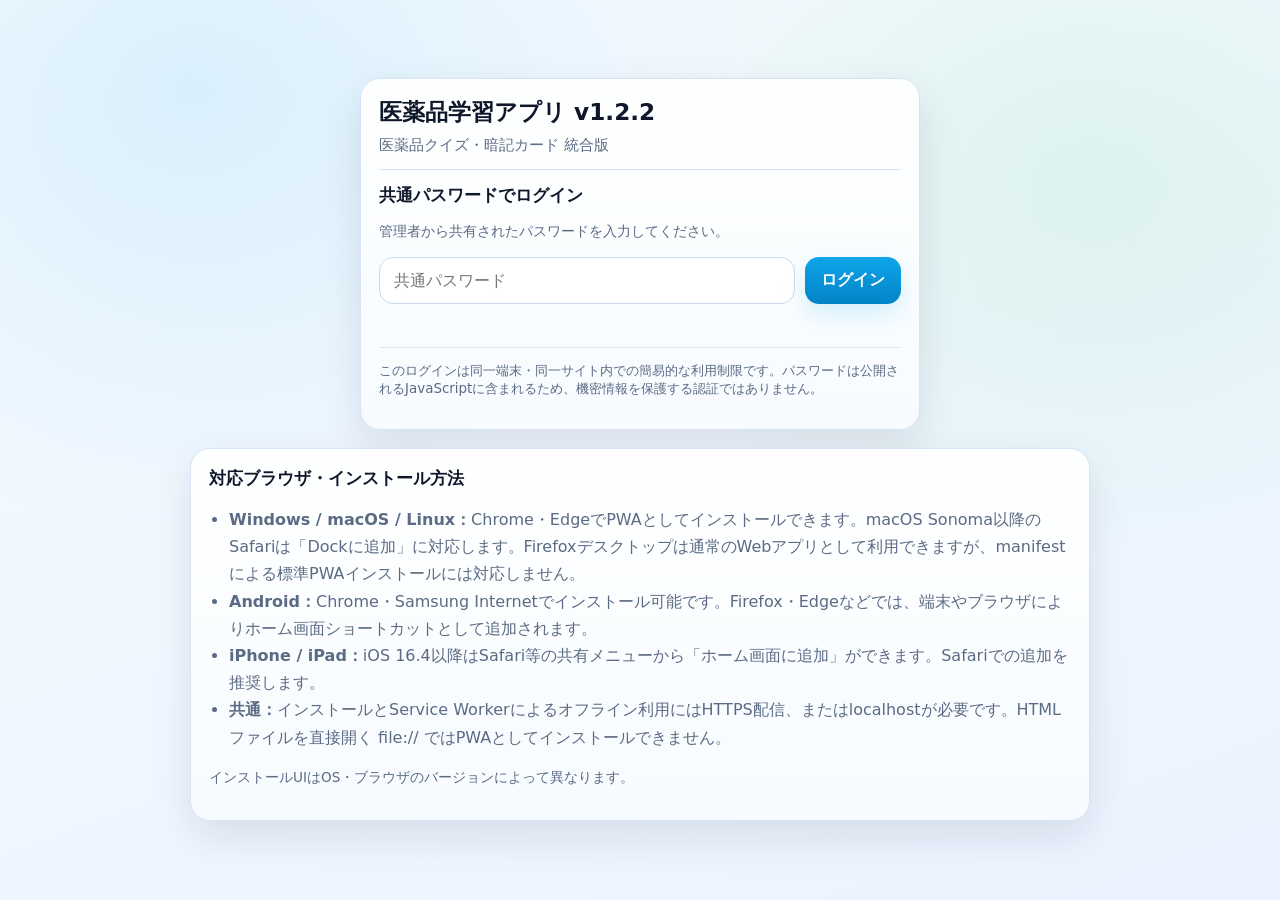
==== index.html @ 428352ac "医薬品学習アプリ v1.2.2リリース 仕様変更 -暗記カード、クイズアプリの統合 -PWA形式に変更（Android, Win12, IPhone, MacBook対応） -パスワード機能実装" ====
<!DOCTYPE html>
<html lang="ja">
<head>
  <meta charset="UTF-8">
  <meta name="viewport" content="width=device-width, initial-scale=1.0, viewport-fit=cover">
  <meta name="theme-color" content="#0ea5e9">
  <meta name="apple-mobile-web-app-capable" content="yes">
  <meta name="apple-mobile-web-app-status-bar-style" content="default">
  <meta name="apple-mobile-web-app-title" content="医薬品学習">
  <meta name="mobile-web-app-capable" content="yes">
  <link rel="manifest" href="./manifest.json">
  <link rel="icon" href="./icons/icon.svg" type="image/svg+xml">
  <link rel="apple-touch-icon" href="./icons/apple-touch-icon.png">
  <link rel="stylesheet" href="./2.style.css">
  <title>医薬品学習アプリ v1.2.2</title>
</head>
<body>
<div class="app">
  <section id="loginScreen" class="screen active">
    <div class="card loginCard">
      <div class="brand">
        <h1>医薬品学習アプリ v1.2.2</h1>
        <p>医薬品クイズ・暗記カード 統合版</p>
      </div>
      <div class="divider"></div>
      <h2>共通パスワードでログイン</h2>
      <p class="sub">管理者から共有されたパスワードを入力してください。</p>
      <form id="loginForm" class="loginForm">
        <input id="commonPassword" type="password" autocomplete="current-password" placeholder="共通パスワード" required>
        <button class="btn" type="submit">ログイン</button>
      </form>
      <p id="loginError" class="loginError" role="alert"></p>
      <p id="passwordSetupNotice" class="footerNote"></p>
      <div class="divider"></div>
      <p class="tiny">このログインは同一端末・同一サイト内での簡易的な利用制限です。パスワードは公開されるJavaScriptに含まれるため、機密情報を保護する認証ではありません。</p>
    </div>
    <div class="card browserCard">
      <h2>対応ブラウザ・インストール方法</h2>
      <ul>
        <li><b>Windows / macOS / Linux：</b>Chrome・EdgeでPWAとしてインストールできます。macOS Sonoma以降のSafariは「Dockに追加」に対応します。Firefoxデスクトップは通常のWebアプリとして利用できますが、manifestによる標準PWAインストールには対応しません。</li>
        <li><b>Android：</b>Chrome・Samsung Internetでインストール可能です。Firefox・Edgeなどでは、端末やブラウザによりホーム画面ショートカットとして追加されます。</li>
        <li><b>iPhone / iPad：</b>iOS 16.4以降はSafari等の共有メニューから「ホーム画面に追加」ができます。Safariでの追加を推奨します。</li>
        <li><b>共通：</b>インストールとService Workerによるオフライン利用にはHTTPS配信、またはlocalhostが必要です。HTMLファイルを直接開く file:// ではPWAとしてインストールできません。</li>
      </ul>
      <p class="footerNote">インストールUIはOS・ブラウザのバージョンによって異なります。</p>
    </div>
  </section>

  <div id="workspace" class="hidden">
    <header>
      <div class="brand">
        <h1>医薬品学習アプリ v1.2.2</h1>
        <p>医薬品クイズ・暗記カード 統合版</p>
      </div>
      <div class="headerActions">
        <span class="pill">PWA / オフライン対応</span>
        <button class="btn secondary small hidden" id="installBtn" type="button">アプリをインストール</button>
        <button class="btn secondary small" id="logoutBtn" type="button">ログアウト</button>
      </div>
    </header>

    <section id="modeScreen" class="screen active">
      <div class="card" style="margin-bottom:16px">
        <h2>学習モードを選択</h2>
        <p class="sub">利用するモードを選択してください。次の共通メニューでデータと出題設定を行います。</p>
      </div>
      <div class="grid">
        <div class="card modeCard">
          <div><div class="modeIcon">✍️</div><h2 style="margin-top:8px">医薬品クイズ</h2><p>販売名・一般名・薬効の関係を入力解答で確認します。正誤判定、結果集計、誤答復習、学習履歴に対応します。</p></div>
          <button class="btn" id="chooseQuizBtn" type="button">医薬品クイズを選択</button>
        </div>
        <div class="card modeCard">
          <div><div class="modeIcon">🗂️</div><h2 style="margin-top:8px">暗記カード</h2><p>カードをタップして表裏を切り替えます。前後移動、ブックマーク、色分け、保存済みカードだけの学習に対応します。</p></div>
          <button class="btn success" id="chooseFlashBtn" type="button">暗記カードを選択</button>
        </div>
      </div>
      <p class="footerNote">学習補助用アプリです。医療・調剤などの実務では、必ず公的資料や最新の製品資料で再確認してください。</p>
    </section>

    <section id="menuScreen" class="screen">
      <div class="menuToolbar">
        <div><span class="badge" id="modeBadge">医薬品クイズ</span><h2 style="margin-top:8px">共通メニュー・学習設定</h2></div>
        <button class="btn secondary" id="changeModeBtn" type="button">モード選択へ戻る</button>
      </div>
      <div class="grid">
        <div class="card">
          <h2>データ入力</h2>
          <p class="sub">「販売名,一般名,薬効」を1行ずつ入力してください。複数の薬剤は改行で区切ります。3列は半角カンマで区切ります。</p>
          <textarea id="sharedDataInput" placeholder="例：\n商品名A,一般名A,薬効A\n商品名B,一般名B,薬効B"></textarea>
          <div class="row status">
            <span class="muted" id="loadStatus">未読み込み</span>
            <button class="btn secondary" id="loadDataBtn" type="button">読み込む</button>
            <button class="btn secondary" id="loadJsonBtn" type="button">JSONを読み込む</button>
            <input class="inlineFile" id="jsonDataFile" type="file" accept=".json,application/json">
          </div>
        </div>
        <div class="card">
          <h2>共通の出題設定</h2>
          <p class="sub">出題したい方向を1つ以上選択してください。選択したパターンを混ぜて出題します。</p>
          <div class="checklist" id="patternList">
            <label class="check"><input type="checkbox" value="sales_to_generic" checked><div><b>販売名 → 一般名</b><span>販売名から一般名を答える</span></div></label>
            <label class="check"><input type="checkbox" value="generic_to_sales" checked><div><b>一般名 → 販売名</b><span>一般名から販売名を答える</span></div></label>
            <label class="check"><input type="checkbox" value="sales_to_effect" checked><div><b>販売名 → 薬効</b><span>販売名から薬効を答える</span></div></label>
            <label class="check"><input type="checkbox" value="effect_to_sales" checked><div><b>薬効 → 販売名</b><span>薬効から販売名を答える</span></div></label>
            <label class="check"><input type="checkbox" value="generic_to_effect" checked><div><b>一般名 → 薬効</b><span>一般名から薬効を答える</span></div></label>
            <label class="check"><input type="checkbox" value="effect_to_generic" checked><div><b>薬効 → 一般名</b><span>薬効から一般名を答える</span></div></label>
          </div>
          <div id="flashcardOnlySetting" class="hidden">
            <div class="divider"></div>
            <label class="check"><input type="checkbox" id="bookmarkedOnly"><div><b>ブックマークしたものだけ見る</b><span>暗記カードで保存済みカードのみを出題します</span></div></label>
          </div>
          <div class="divider"></div>
          <button class="btn success" id="startModeBtn" type="button" style="width:100%">学習を開始</button>
          <p class="footerNote">重複するデータ行は自動で除外されます。このアプリは学習補助用です。</p>
        </div>
      </div>

      <div class="grid" style="margin-top:16px">
        <div class="card">
          <div class="spaced"><h2>ブックマーク一覧</h2><span class="badge bookmarked" id="bookmarkCount">0件</span></div>
          <div class="row" style="margin-bottom:10px"><button class="btn secondary" id="toggleBookmarksBtn" type="button">表示 / 非表示</button><button class="btn secondary" id="clearBookmarksBtn" type="button">ブックマークを消去</button></div>
          <div id="bookmarkList" class="list"></div>
        </div>
        <div class="card">
          <div class="spaced"><h2>直近の誤答</h2><span class="badge warn" id="wrongCount">0件</span></div>
          <div class="row" style="margin-bottom:10px">
            <button class="btn secondary" id="toggleWrongsBtn" type="button">表示 / 非表示</button>
            <button class="btn secondary" id="exportWrongCsvBtn" type="button">誤答CSV出力</button>
            <button class="btn secondary" id="clearWrongsBtn" type="button">誤答一覧を消去</button>
          </div>
          <div id="wrongList" class="list"></div>
          <p class="tiny">CSV項目：誤答日時・出題形式・問題・正答・入力内容</p>
        </div>
      </div>
      <div class="card" style="margin-top:16px">
        <div class="spaced"><h2>クイズの学習履歴</h2><button class="btn secondary" id="clearHistoryBtn" type="button">履歴を消去</button></div>
        <p class="sub">医薬品クイズで解いた結果を記録します。最新10件を表示します。</p>
        <div id="historyList" class="list"></div>
      </div>
      <div class="card" style="margin-top:16px">
        <h2>操作方法</h2>
        <p class="sub" id="usageText">選択したモードの操作方法を表示します。</p>
        <p class="footerNote">薬剤データはこの端末内で処理します。医薬品情報は改訂されるため、実務上の判断には必ず最新の公的資料・添付文書等を使用してください。</p>
      </div>
    </section>

    <section id="quizFrameWrap" class="frameWrap"><iframe id="quizFrame" class="appFrame" title="医薬品クイズ"></iframe></section>
    <section id="flashFrameWrap" class="frameWrap"><iframe id="flashFrame" class="appFrame" title="暗記カード"></iframe></section>
  </div>
</div>
<script src="./data/config.js"></script>
<script src="./database.js"></script>
<script src="./3.app.js" defer></script>
</body>
</html>
---- 2.style.css ----
:root{--bg0:#f7fbff;--bg1:#eaf3ff;--card:#fff;--line:#d7e4f5;--text:#0f172a;--muted:#5b6b84;--accent:#0ea5e9;--green:#22c55e;--warn:#f59e0b;--danger:#ef4444;--shadow:0 16px 42px rgba(15,23,42,.10);--r:20px}
*{box-sizing:border-box}html,body{min-height:100%;margin:0}body{font-family:"Hiragino Maru Gothic ProN","Yu Gothic UI",Meiryo,system-ui,-apple-system,BlinkMacSystemFont,sans-serif;color:var(--text);background:radial-gradient(1000px 800px at 15% 10%,rgba(14,165,233,.12),transparent 55%),radial-gradient(900px 700px at 85% 20%,rgba(34,197,94,.10),transparent 55%),linear-gradient(160deg,var(--bg0),var(--bg1));}
.app{max-width:1200px;margin:0 auto;padding:24px 16px 36px}header{display:flex;align-items:center;justify-content:space-between;gap:16px;margin-bottom:18px;flex-wrap:wrap}.brand h1{margin:0;font-size:1.5rem}.brand p{margin:5px 0 0;color:var(--muted);font-size:.92rem}.pill{display:inline-flex;padding:9px 13px;border:1px solid var(--line);border-radius:999px;background:#ffffffb8;color:var(--muted);font-size:.84rem}
.screen{display:none}.screen.active{display:block}.grid{display:grid;grid-template-columns:repeat(auto-fit,minmax(min(100%,320px),1fr));gap:16px}.card{background:linear-gradient(180deg,#fffffff5,#f8fbfff5);border:1px solid var(--line);border-radius:var(--r);padding:18px;box-shadow:var(--shadow)}.card h2,.card h3{margin:0 0 12px;font-size:1.05rem}.sub{color:var(--muted);font-size:.9rem;line-height:1.7;margin:0 0 12px}.muted{color:var(--muted)}.tiny{font-size:.84rem;color:var(--muted)}
textarea{width:100%;min-height:210px;resize:vertical;border:1px solid #cbd9ea;border-radius:14px;background:#fff;color:var(--text);outline:none;padding:14px;font:inherit;line-height:1.6}textarea:focus{border-color:#0ea5e9;box-shadow:0 0 0 4px #0ea5e91a}.row{display:flex;flex-wrap:wrap;gap:10px;align-items:center}.spaced{display:flex;justify-content:space-between;gap:10px;align-items:center;flex-wrap:wrap}.btn{appearance:none;border:0;cursor:pointer;padding:12px 16px;border-radius:14px;color:#fff;font-weight:750;background:linear-gradient(180deg,#0ea5e9,#0284c7);box-shadow:0 10px 24px #0ea5e929;font:inherit;font-weight:700}.btn.secondary{background:linear-gradient(180deg,#fff,#f3f7fc);color:var(--text);box-shadow:none;border:1px solid #d5e3f3}.btn.success{background:linear-gradient(180deg,#22c55e,#16a34a)}.btn.warn{background:linear-gradient(180deg,#f59e0b,#d97706)}.btn.danger{background:linear-gradient(180deg,#ef4444,#dc2626)}.btn:disabled{opacity:.42;cursor:not-allowed}.modeCard{display:flex;flex-direction:column;min-height:230px;justify-content:space-between;gap:18px}.modeIcon{font-size:2.2rem}.modeCard p{color:var(--muted);line-height:1.7;margin:0}.checklist{display:grid;grid-template-columns:repeat(auto-fit,minmax(min(100%,220px),1fr));gap:10px}.check{display:flex;gap:10px;align-items:flex-start;border:1px solid #d8e5f4;border-radius:14px;padding:12px;background:#fff;cursor:pointer}.check input{margin-top:4px;transform:scale(1.08)}.check b{display:block;margin-bottom:4px}.check span{color:var(--muted);font-size:.88rem;line-height:1.45}.divider{height:1px;background:var(--line);margin:14px 0}.badge{display:inline-flex;align-items:center;gap:8px;padding:6px 10px;border-radius:999px;background:#eff8ff;border:1px solid #d6ebff;color:#0c6b99;font-size:.82rem}.badge.warn{background:#fff7e6;border-color:#ffe0a8;color:#9a6700}.badge.bookmarked{background:#fff7e6;border-color:#ffe0a8;color:#8a5800}.badge.good{background:#ecfdf3;border-color:#c9f2d9;color:#0f7a36}.badge.bad{background:#fff1f2;border-color:#ffd2d8;color:#c02626}.list{display:flex;flex-direction:column;gap:10px}.item{padding:12px 13px;border-radius:14px;background:#fff;border:1px solid #dbe7f3}.itemTop{display:flex;justify-content:space-between;gap:10px;flex-wrap:wrap;align-items:center}.itemTitle{font-weight:800}.itemMeta{color:var(--muted);font-size:.88rem;margin-top:6px;line-height:1.55}.dot{width:10px;height:10px;border-radius:999px;display:inline-block}.dot.amber{background:#f59e0b}.dot.emerald{background:#22c55e}.dot.sky{background:#0ea5e9}.dot.violet{background:#8b5cf6}.dot.rose{background:#f43f5e}.dot.slate{background:#64748b}.footerNote{margin-top:10px;color:var(--muted);font-size:.85rem;line-height:1.6}.menuToolbar{display:flex;align-items:center;justify-content:space-between;gap:12px;flex-wrap:wrap;margin-bottom:16px}.menuToolbar h2{margin:0;font-size:1.15rem}.toggle{margin:0;display:inline-flex;align-items:center;gap:8px;color:var(--muted);font-size:.9rem}.status{margin-top:10px}.frameWrap{display:none;width:100%;min-height:70vh}.frameWrap.active{display:block}.appFrame{display:block;width:100%;height:calc(100dvh - 12px);min-height:650px;border:0;border-radius:18px;background:transparent}.hintLine{margin:10px 0 0;color:var(--muted);font-size:.84rem;line-height:1.6}.sectionHeading{margin:18px 0 10px;font-size:1.02rem}.hidden{display:none!important}
@media(max-width:640px){.app{padding:16px 10px 24px}.brand h1{font-size:1.25rem}.card{padding:15px}.appFrame{height:calc(100dvh - 4px);min-height:600px}.modeCard{min-height:200px}}

.loginCard{max-width:560px;margin:6vh auto 18px}
.loginCard h1{margin:0 0 8px;font-size:1.45rem}
.loginForm{display:flex;gap:10px;flex-wrap:wrap;margin-top:14px}
.loginForm input{flex:1;min-width:190px;border:1px solid #cbd9ea;border-radius:14px;padding:13px 14px;font:inherit}
.loginError{min-height:1.4em;color:#b91c1c;font-size:.9rem;margin:8px 0 0}
.browserCard{max-width:900px;margin:0 auto 24px}
.browserCard ul{padding-left:1.25rem;line-height:1.7;color:var(--muted)}
.headerActions{display:flex;gap:8px;align-items:center;flex-wrap:wrap}
.appFrame{height:calc(100dvh - 12px);min-height:650px}
.btn.small{padding:8px 12px;font-size:.88rem}
.inlineFile{display:none}
@media(max-width:640px){.loginCard{margin:3vh auto 14px}.loginForm{flex-direction:column}.loginForm .btn{width:100%}.headerActions{width:100%}}
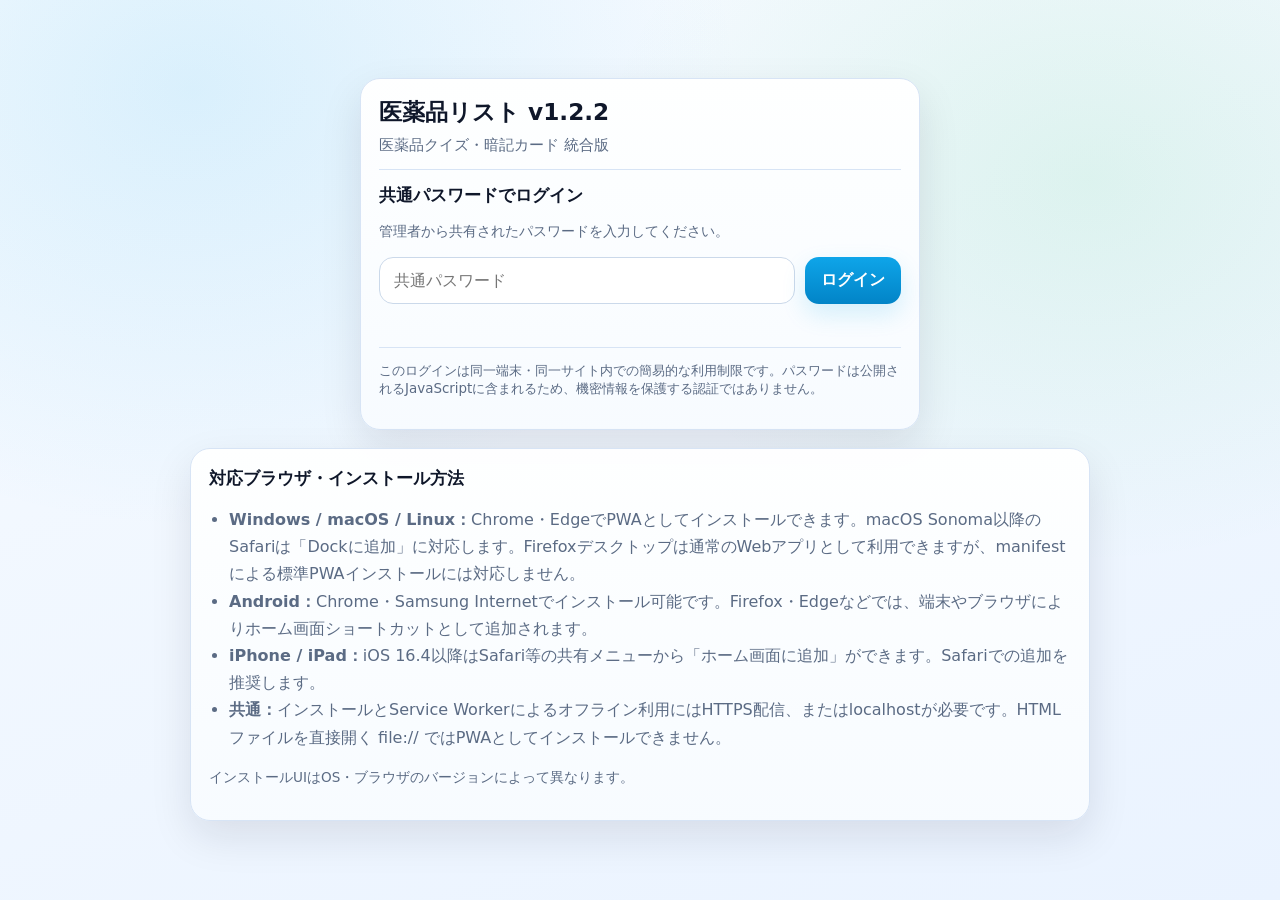
==== commit e36aed04: "Add files via upload" ====
--- a/index.html
+++ b/index.html
@@ -6,20 +6,20 @@
   <meta name="theme-color" content="#0ea5e9">
   <meta name="apple-mobile-web-app-capable" content="yes">
   <meta name="apple-mobile-web-app-status-bar-style" content="default">
-  <meta name="apple-mobile-web-app-title" content="医薬品学習">
+  <meta name="apple-mobile-web-app-title" content="医薬品リスト">
   <meta name="mobile-web-app-capable" content="yes">
   <link rel="manifest" href="./manifest.json">
   <link rel="icon" href="./icons/icon.svg" type="image/svg+xml">
   <link rel="apple-touch-icon" href="./icons/apple-touch-icon.png">
   <link rel="stylesheet" href="./2.style.css">
-  <title>医薬品学習アプリ v1.2.2</title>
+  <title>医薬品リスト v1.2.2</title>
 </head>
 <body>
 <div class="app">
   <section id="loginScreen" class="screen active">
     <div class="card loginCard">
       <div class="brand">
-        <h1>医薬品学習アプリ v1.2.2</h1>
+        <h1>医薬品リスト v1.2.2</h1>
         <p>医薬品クイズ・暗記カード 統合版</p>
       </div>
       <div class="divider"></div>
@@ -49,7 +49,7 @@
   <div id="workspace" class="hidden">
     <header>
       <div class="brand">
-        <h1>医薬品学習アプリ v1.2.2</h1>
+        <h1>医薬品リスト v1.2.2</h1>
         <p>医薬品クイズ・暗記カード 統合版</p>
       </div>
       <div class="headerActions">
